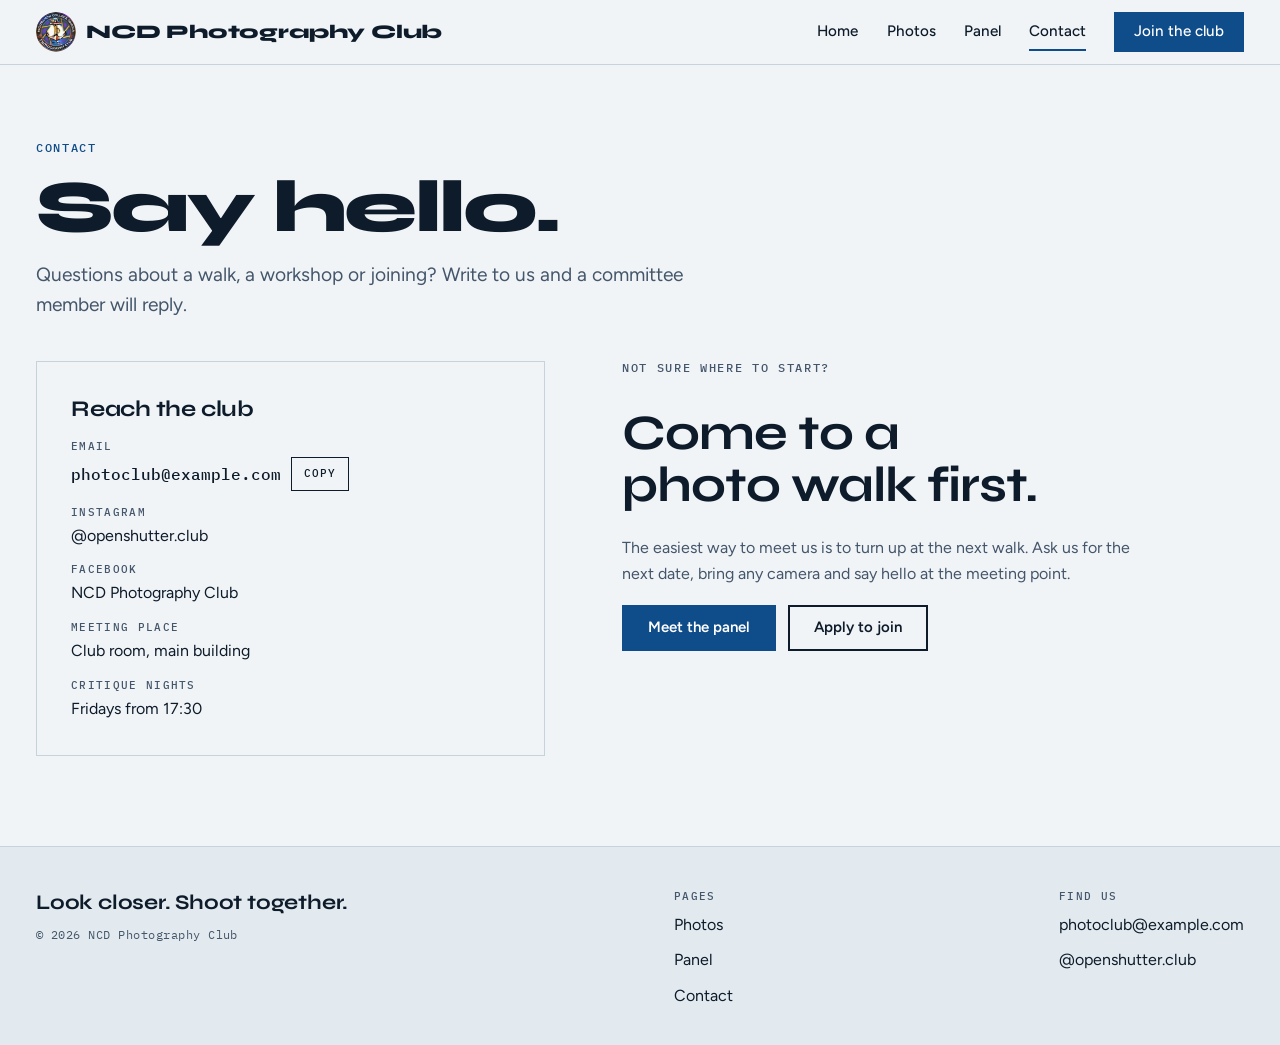
==== contact.html @ f0a72257 "Add files via upload" ====
<!doctype html>
<html lang="en">
<head>
<meta charset="utf-8">
<meta name="viewport" content="width=device-width, initial-scale=1">
<title>Contact | NCD Photography Club</title>
<meta name="description" content="Email, social handles and meeting details for NCD Photography Club.">
<meta name="color-scheme" content="light dark">
<meta name="theme-color" content="#0F4C8A">
<link rel="icon" href="assets/favicon.png" type="image/png">
<link rel="apple-touch-icon" href="assets/apple-touch-icon.png">
<link rel="preconnect" href="https://fonts.googleapis.com">
<link rel="preconnect" href="https://fonts.gstatic.com" crossorigin>
<link rel="stylesheet" href="https://fonts.googleapis.com/css2?family=Figtree:wght@400;500;600&family=IBM+Plex+Mono:wght@400;500&family=Syne:wght@600;700;800&display=swap">
<link rel="stylesheet" href="assets/css/style.css">
</head>
<body>
<header class="site">
  <div class="wrap bar">
    <a class="brand" href="index.html" aria-label="NCD Photography Club, home">
      <img src="assets/logo.png" width="40" height="40" alt="" class="brand-logo">
      <span>NCD Photography Club</span>
    </a>
    <button class="menu-btn" id="menuBtn" type="button" aria-expanded="false" aria-controls="nav">Menu</button>
    <nav class="nav" id="nav" aria-label="Main">
      <a href="index.html">Home</a>
      <a href="photos.html">Photos</a>
      <a href="panel.html">Panel</a>
      <a href="contact.html" aria-current="page">Contact</a>
      <a class="btn" href="join.html">Join the club</a>
    </nav>
  </div>
</header>

<main>
    <section class="pagehead">
      <div class="wrap">
        <p class="eyebrow">Contact</p>
        <h1>Say hello.</h1>
        <p class="lead">Questions about a walk, a workshop or joining? Write to us and a committee member will reply.</p>
      </div>
    </section>
    <section class="sec" style="padding-top:20px">
      <div class="wrap about">
        <div class="card">
          <h3>Reach the club</h3>
          <dl>
            <div><dt>Email</dt><dd class="mail"><span class="addr" id="mailAddr">photoclub@example.com</span><button class="copy" type="button" data-target="#mailAddr">Copy</button><span class="copied" aria-live="polite"></span></dd></div>
            <div><dt>Instagram</dt><dd>@openshutter.club</dd></div>
            <div><dt>Facebook</dt><dd>NCD Photography Club</dd></div>
            <div><dt>Meeting place</dt><dd>Club room, main building</dd></div>
            <div><dt>Critique nights</dt><dd>Fridays from 17:30</dd></div>
          </dl>
        </div>
        <div class="about-l">
          <p class="eyebrow">Not sure where to start?</p>
          <h2>Come to a photo walk first.</h2>
          <p>The easiest way to meet us is to turn up at the next walk. Ask us for the next date, bring any camera and say hello at the meeting point.</p>
          <div class="cta"><a class="btn" href="panel.html">Meet the panel</a><a class="btn btn-ghost" href="join.html">Apply to join</a></div>
        </div>
      </div>
    </section>
</main>

<footer>
  <div class="wrap foot">
    <div>
      <span class="tagline">Look closer. Shoot together.</span>
      <small>© 2026 NCD Photography Club</small>
    </div>
    <div>
      <h4>Pages</h4>
      <a href="photos.html">Photos</a><a href="panel.html">Panel</a><a href="contact.html">Contact</a>
    </div>
    <div>
      <h4>Find us</h4>
      <span>photoclub@example.com</span>
      <span>@openshutter.club</span>
    </div>
  </div>
</footer>

<script src="assets/js/site.js"></script>
</body>
</html>
---- assets/css/style.css ----
html{-webkit-text-size-adjust:100%}
[hidden]{display:none!important}
img{max-width:100%}

/* NCD Photography Club: contact-sheet look. Viewfinder hero, film-edge divider, one cyanotype blue.
   Colours and fonts live in the :root tokens below. Dark mode follows the visitor's system setting. */
:root{
  --paper:#F1F4F6; --paper-2:#E3EAEF; --ink:#0D1B2A; --ink-2:#44566B; --rule:#C6D2DC;
  --accent:#0F4C8A; --on-accent:#FFFFFF;
  --band:#0F4C8A; --on-band:#FFFFFF;
  --film:#F0B323; --on-film:#1A1405; --strip:#0A1420;
  --on-img:#FFFFFF; --shade:rgba(2,8,16,.8); --scrim:rgba(3,9,17,.92);
  --f-display:'Syne',system-ui,sans-serif;
  --f-body:'Figtree',system-ui,sans-serif;
  --f-mono:'IBM Plex Mono',ui-monospace,Menlo,Consolas,monospace;
}
@media (prefers-color-scheme: dark){
  :root{
    --paper:#08121D; --paper-2:#0F1F31; --ink:#E7EEF4; --ink-2:#9AAFC3; --rule:#1F3550;
    --accent:#6DAEF0; --on-accent:#06121F; --band:#0E2F52; --on-band:#E7EEF4; --strip:#02070C;
    color-scheme:dark;
  }
}

*{box-sizing:border-box}
html{scroll-behavior:smooth}
body{margin:0;background:var(--paper);color:var(--ink);font:400 16px/1.6 var(--f-body);-webkit-font-smoothing:antialiased}
h1,h2,h3,h4,p,ul,ol,dl,dd,figure{margin:0}
ul,ol{padding:0;list-style:none}
a{color:var(--accent)}
.mono{font-family:var(--f-mono)}
:focus-visible{outline:3px solid var(--accent);outline-offset:3px}

.wrap{width:100%;max-width:1240px;margin:0 auto;padding-left:max(16px,env(safe-area-inset-left,0px));padding-right:max(16px,env(safe-area-inset-right,0px))}
.sec{padding-block:clamp(48px,7vw,92px)}
.eyebrow{font:500 12px/1.2 var(--f-mono);letter-spacing:.14em;text-transform:uppercase;color:var(--accent)}
h2{font:700 clamp(1.9rem,4.2vw,3.1rem)/1.05 var(--f-display);letter-spacing:-.02em;text-wrap:balance;margin-top:14px}
.more{display:inline-flex;align-items:center;gap:8px;margin-top:30px;font:500 12px/1 var(--f-mono);letter-spacing:.12em;text-transform:uppercase;color:var(--accent);text-decoration:none;border-bottom:2px solid var(--accent);padding-bottom:6px}

.btn{display:inline-flex;align-items:center;justify-content:center;min-height:46px;padding:0 24px;background:var(--accent);color:var(--on-accent);border:2px solid var(--accent);font:600 15px/1 var(--f-body);text-decoration:none;cursor:pointer;transition:transform .15s}
.btn:hover{transform:translateY(-2px)}
.btn-ghost{background:transparent;color:var(--ink);border-color:var(--ink)}

/* header */
.site{position:sticky;top:env(safe-area-inset-top,0px);z-index:40;background:var(--paper);border-bottom:1px solid var(--rule)}
.bar{display:flex;align-items:center;justify-content:space-between;gap:12px 16px;flex-wrap:wrap;padding-block:12px}
.brand{display:flex;align-items:center;gap:10px;color:var(--ink);text-decoration:none;font:800 1.2rem/1 var(--f-display);letter-spacing:-.01em}
.brand svg{color:var(--accent)}
.nav{display:flex;align-items:center;gap:clamp(14px,2.2vw,30px)}
.nav a{color:var(--ink);text-decoration:none;font-weight:500;font-size:.95rem;padding-block:6px;border-bottom:2px solid transparent}
.nav a:not(.btn):hover{color:var(--accent)}
.nav a[aria-current="page"]:not(.btn){border-bottom-color:var(--accent)}
.nav a.btn{min-height:40px;padding:0 18px;color:var(--on-accent);border-bottom:2px solid var(--accent)}
.menu-btn{display:none;min-height:40px;padding:0 16px;background:transparent;color:var(--ink);border:1.5px solid var(--ink);font:500 13px/1 var(--f-mono);letter-spacing:.08em;text-transform:uppercase;cursor:pointer}
@media (max-width:900px){
  .menu-btn{display:inline-flex;align-items:center}
  .nav{display:none;width:100%;flex-direction:column;align-items:stretch;gap:0;padding-bottom:10px}
  .nav.open{display:flex}
  .nav a:not(.btn){padding:13px 0;border-top:1px solid var(--rule);border-bottom:0}
  .nav a[aria-current="page"]:not(.btn){color:var(--accent)}
  .nav a.btn{margin-top:8px}
}

/* page heads */
.pagehead{padding-block:clamp(36px,6vw,76px) clamp(8px,2vw,20px)}
.pagehead .wrap{display:flex;flex-direction:column;align-items:flex-start;gap:16px}
.pagehead h1{font:800 clamp(2.4rem,6vw,4.6rem)/.98 var(--f-display);letter-spacing:-.035em;text-wrap:balance}
.pagehead .lead{max-width:56ch}
.back{display:inline-flex;align-items:center;gap:8px;font:500 12px/1 var(--f-mono);letter-spacing:.12em;text-transform:uppercase;color:var(--accent);text-decoration:none}

/* hero */
.hero{padding-block:clamp(28px,5vw,64px) clamp(40px,6vw,76px)}
.hero-grid{display:grid;grid-template-columns:minmax(0,1.05fr) minmax(0,.95fr);gap:clamp(28px,5vw,64px);align-items:center}
.hero-copy{display:flex;flex-direction:column;align-items:flex-start;gap:22px;min-width:0}
h1{font:800 clamp(2.5rem,6.2vw,5rem)/.96 var(--f-display);letter-spacing:-.035em;text-wrap:balance}
h1 .b{color:var(--accent);display:block}
.lead{font-size:clamp(1.05rem,1.6vw,1.2rem);line-height:1.6;color:var(--ink-2);max-width:46ch}
.cta{display:flex;flex-wrap:wrap;gap:12px}
.note{font:500 12px/1.4 var(--f-mono);letter-spacing:.1em;text-transform:uppercase;color:var(--ink-2);display:flex;align-items:center;gap:10px}
.note::before{content:"";width:9px;height:9px;background:var(--film)}
@media (max-width:860px){.hero-grid{grid-template-columns:minmax(0,1fr)}}

/* viewfinder */
.vfwrap{display:flex;flex-direction:column;gap:12px;min-width:0}
.vf{position:relative;aspect-ratio:4/5;max-width:100%;overflow:hidden;background:#050B12;color:var(--on-img);border:1px solid var(--rule)}
.slide.on{opacity:1}
.vf .c{position:absolute;width:26px;height:26px;border:0 solid var(--on-img);opacity:.9;pointer-events:none}
.vf .tl{left:14px;top:14px;border-width:2px 0 0 2px}
.vf .tr{right:14px;top:14px;border-width:2px 2px 0 0}
.vf .bl{left:14px;bottom:14px;border-width:0 0 2px 2px}
.vf .br{right:14px;bottom:14px;border-width:0 2px 2px 0}
.vf-focus{position:absolute;left:50%;top:44%;width:22%;aspect-ratio:1;transform:translate(-50%,-50%);border:1.5px solid var(--film);pointer-events:none}
.vf-focus::after{content:"";position:absolute;left:50%;top:50%;width:4px;height:4px;margin:-2px 0 0 -2px;background:var(--film)}
.vf-focus.lock{animation:lock .6s cubic-bezier(.2,.7,.2,1)}
@keyframes lock{0%{transform:translate(-50%,-50%) scale(1.7);opacity:0}55%{opacity:1}100%{transform:translate(-50%,-50%) scale(1)}}
.vf-hud{position:absolute;left:0;right:0;font:500 12px/1 var(--f-mono);letter-spacing:.08em;pointer-events:none}
.vf-top{top:0;display:flex;justify-content:space-between;padding:20px 50px 0}
.vf-bottom{bottom:0;padding:46px 50px 22px;background:linear-gradient(to top,var(--shade),transparent);display:grid;gap:12px}
.meter{position:relative;display:flex;justify-content:space-between;align-items:flex-end;height:22px;padding-top:8px}
.meter i{display:block;width:1px;height:6px;background:var(--on-img);opacity:.8}
.meter i.major{height:11px;opacity:1}
.meter b{position:absolute;top:0;width:0;height:0;border-left:5px solid transparent;border-right:5px solid transparent;border-top:7px solid var(--film);transform:translateX(-50%);transition:left .5s}
.vf-read{display:flex;justify-content:space-between;gap:8px;flex-wrap:wrap}
.vf-read span:last-child{color:var(--film)}
.vf-cap{display:flex;align-items:center;justify-content:space-between;gap:12px 20px;flex-wrap:wrap}
.vf-cap p{font:400 12.5px/1.4 var(--f-mono);letter-spacing:.04em;color:var(--ink-2);min-width:0}
.vf-ctl{display:flex;align-items:center;gap:8px}
.dot{width:12px;height:12px;padding:0;background:transparent;border:1.5px solid var(--ink-2);cursor:pointer}
.dot[aria-current="true"]{background:var(--accent);border-color:var(--accent)}
.pause{margin-left:8px;min-height:30px;padding:0 10px;background:transparent;color:var(--ink);border:1.5px solid var(--rule);font:500 11px/1 var(--f-mono);letter-spacing:.08em;text-transform:uppercase;cursor:pointer}

/* film strip */
.strip{position:relative;overflow:hidden;white-space:nowrap;background:var(--strip);color:var(--film);padding-block:19px;border-block:1px solid var(--rule);font:500 11px/16px var(--f-mono);letter-spacing:.22em}
.strip::before,.strip::after{content:"";position:absolute;left:0;right:0;height:6px;background:repeating-linear-gradient(90deg,var(--paper) 0 9px,transparent 9px 22px)}
.strip::before{top:5px}
.strip::after{bottom:5px}

/* stats */
.stats-grid{display:grid;grid-template-columns:repeat(4,minmax(0,1fr));gap:0}
.stats-grid>div{display:flex;flex-direction:column-reverse;gap:6px;padding:28px 20px 28px 0;border-right:1px solid var(--rule)}
.stats-grid>div+div{padding-left:24px}
.stats-grid>div:last-child{border-right:0}
.stats-grid dd{font:800 clamp(2rem,4.4vw,3.4rem)/1 var(--f-display);letter-spacing:-.03em;font-variant-numeric:tabular-nums}
.stats-grid dt{font:500 11.5px/1.3 var(--f-mono);letter-spacing:.12em;text-transform:uppercase;color:var(--ink-2)}
@media (max-width:700px){
  .stats-grid{grid-template-columns:repeat(2,minmax(0,1fr))}
  .stats-grid>div,.stats-grid>div+div{padding:22px 16px 22px 0;border-right:0;border-bottom:1px solid var(--rule)}
  .stats-grid>div:nth-child(even){padding-left:16px;border-left:1px solid var(--rule)}
}

/* two-column text blocks */
.about{display:grid;grid-template-columns:minmax(0,.9fr) minmax(0,1.1fr);gap:clamp(32px,6vw,88px);align-items:start}
.about-l{display:flex;flex-direction:column;gap:18px;min-width:0}
.about-l h2{margin-bottom:6px}
.about-l p{color:var(--ink-2);max-width:52ch}
.rhythm{border-top:2px solid var(--ink)}
.rhythm li{display:grid;grid-template-columns:104px minmax(0,1fr);gap:4px 20px;padding-block:22px;border-bottom:1px solid var(--rule)}
.rhythm .when{font:500 11.5px/1.5 var(--f-mono);letter-spacing:.1em;text-transform:uppercase;color:var(--accent);padding-top:5px}
.rhythm h3{font:700 1.35rem/1.2 var(--f-display);letter-spacing:-.01em}
.rhythm p{grid-column:2;color:var(--ink-2);margin-top:4px;max-width:52ch}
@media (max-width:860px){.about{grid-template-columns:minmax(0,1fr)}}
@media (max-width:480px){.rhythm li{grid-template-columns:minmax(0,1fr)}.rhythm p{grid-column:1}.rhythm .when{padding-top:0}}

/* albums and frames */
.alt{background:var(--paper-2)}

/* lightbox */
.lb{position:fixed;inset:0;z-index:60;display:flex;flex-direction:column;align-items:center;justify-content:center;gap:16px;background:var(--scrim);color:var(--on-img);padding:max(56px,calc(env(safe-area-inset-top,0px) + 48px)) max(16px,env(safe-area-inset-right,0px)) max(16px,env(safe-area-inset-bottom,0px)) max(16px,env(safe-area-inset-left,0px))}
.lb-close{position:absolute;top:max(12px,calc(env(safe-area-inset-top,0px) + 8px));right:max(16px,env(safe-area-inset-right,0px));min-height:38px;padding:0 14px;background:transparent;color:var(--on-img);border:1.5px solid var(--on-img);font:500 12px/1 var(--f-mono);letter-spacing:.1em;text-transform:uppercase;cursor:pointer}
.lb-row{display:flex;align-items:center;justify-content:space-between;gap:16px;width:100%;max-width:900px}
.lb-nav{flex:none;width:44px;height:44px;background:transparent;color:var(--on-img);border:1.5px solid var(--on-img);font:500 18px/1 var(--f-mono);cursor:pointer}
.lb :focus-visible{outline-color:var(--film)}

/* events */
.ev-list{margin-top:34px;border-bottom:1px solid var(--rule)}
.ev{display:grid;grid-template-columns:104px minmax(0,1fr) auto;gap:8px 28px;align-items:center;padding-block:24px;border-top:1px solid var(--rule)}
.ev .d{display:flex;flex-direction:column;gap:6px}
.ev .day{font:800 2.8rem/.9 var(--f-display);letter-spacing:-.03em;font-variant-numeric:tabular-nums}
.ev .mo{font:500 11.5px/1 var(--f-mono);letter-spacing:.12em;text-transform:uppercase;color:var(--accent)}
.ev h3{font:700 1.3rem/1.25 var(--f-display);letter-spacing:-.01em}
.ev p{color:var(--ink-2);margin-top:4px}
.ev .meta{font:400 12px/1.5 var(--f-mono);letter-spacing:.05em;color:var(--ink-2);margin-top:6px}
.tag{justify-self:end;padding:6px 10px;border:1px solid var(--ink-2);font:500 11px/1 var(--f-mono);letter-spacing:.1em;text-transform:uppercase;white-space:nowrap}
.ev.past .day{color:var(--ink-2)}
@media (max-width:640px){
  .ev{grid-template-columns:76px minmax(0,1fr);gap:6px 18px}
  .ev .tag{grid-column:2;justify-self:start}
  .ev .day{font-size:2.2rem}
}

/* band */
.band{background:var(--band);color:var(--on-band)}
.band .eyebrow{color:var(--film)}
.join{display:grid;grid-template-columns:minmax(0,1.1fr) minmax(0,.9fr);gap:clamp(32px,6vw,80px);align-items:start}
.steps{margin-top:30px;display:flex;flex-direction:column;counter-reset:s}
.steps li{display:grid;grid-template-columns:44px minmax(0,1fr);gap:14px;padding-block:18px;border-top:1px solid rgba(255,255,255,.28);counter-increment:s;max-width:52ch}
.steps li::before{content:counter(s,decimal-leading-zero);font:500 13px/1.6 var(--f-mono);color:var(--film);letter-spacing:.08em}
.steps li:last-child{border-bottom:1px solid rgba(255,255,255,.28)}
.page-join .steps li{border-top-color:var(--rule)}
.page-join .steps li:last-child{border-bottom-color:var(--rule)}
.page-join .steps li::before{color:var(--accent)}
.card{background:var(--paper);color:var(--ink);border:1px solid var(--rule);padding:clamp(22px,3vw,34px);display:flex;flex-direction:column;gap:18px;min-width:0}
.card h3{font:700 1.4rem/1.2 var(--f-display);letter-spacing:-.01em}
.card dl{display:grid;gap:16px}
.card dt{font:500 11px/1 var(--f-mono);letter-spacing:.12em;text-transform:uppercase;color:var(--ink-2);margin-bottom:5px}
.card dd{overflow-wrap:anywhere}
.card p{color:var(--ink-2)}
.mail{display:flex;flex-wrap:wrap;align-items:center;gap:10px}
.mail span.addr{font:500 1rem/1.4 var(--f-mono);overflow-wrap:anywhere}
.copy{min-height:34px;padding:0 12px;background:transparent;color:var(--ink);border:1.5px solid var(--ink);font:500 11px/1 var(--f-mono);letter-spacing:.08em;text-transform:uppercase;cursor:pointer}
.copied{font:400 12px/1 var(--f-mono);color:var(--accent)}
.band :focus-visible{outline-color:var(--film)}
.band .card :focus-visible{outline-color:var(--accent)}
.band .btn{background:var(--paper);color:var(--ink);border-color:var(--paper)}
.band .cta{margin-top:30px}
@media (max-width:860px){.join{grid-template-columns:minmax(0,1fr)}}

/* faq */
.faq{display:grid;grid-template-columns:minmax(0,.7fr) minmax(0,1.3fr);gap:clamp(28px,6vw,80px);align-items:start}
.qa{border-top:2px solid var(--ink)}
.qa details{border-bottom:1px solid var(--rule)}
.qa summary{list-style:none;display:flex;align-items:center;justify-content:space-between;gap:20px;padding-block:20px;font:600 1.08rem/1.35 var(--f-body);cursor:pointer}
.qa summary::-webkit-details-marker{display:none}
.qa summary::after{content:"+";flex:none;font:400 1.6rem/1 var(--f-mono);color:var(--accent);transition:transform .2s}
.qa details[open] summary::after{transform:rotate(45deg)}
.qa p{padding-bottom:22px;color:var(--ink-2);max-width:62ch}
@media (max-width:860px){.faq{grid-template-columns:minmax(0,1fr)}}

/* about page */
.rules{display:grid;grid-template-columns:repeat(3,minmax(0,1fr));gap:0;margin-top:34px;border-top:2px solid var(--ink)}
.rules>div{padding:24px 28px 24px 0;display:flex;flex-direction:column;gap:8px}
.rules>div+div{padding-left:28px;border-left:1px solid var(--rule)}
.rules h3{font:700 1.3rem/1.2 var(--f-display);letter-spacing:-.01em}
.rules p{color:var(--ink-2)}
@media (max-width:760px){.rules{grid-template-columns:minmax(0,1fr)}.rules>div,.rules>div+div{padding:20px 0;border-left:0;border-bottom:1px solid var(--rule)}}

/* membership */
.plans{display:grid;grid-template-columns:repeat(3,minmax(0,1fr));gap:20px;margin-top:34px}
.plan{display:flex;flex-direction:column;gap:14px;padding:26px;border:1px solid var(--rule);border-top:4px solid var(--ink);background:var(--paper)}
.plan.pop{border-top-color:var(--accent);background:var(--paper-2)}
.plan .tagline{font:500 11px/1 var(--f-mono);letter-spacing:.12em;text-transform:uppercase;color:var(--accent);min-height:11px}
.plan h3{font:800 1.7rem/1.1 var(--f-display);letter-spacing:-.02em}
.plan .price{font:700 1.05rem/1.3 var(--f-body)}
.plan>p{color:var(--ink-2)}
.plan ul{margin-top:4px}
.plan li{padding:10px 0;border-top:1px solid var(--rule);color:var(--ink-2)}
@media (max-width:860px){.plans{grid-template-columns:minmax(0,1fr)}}
.planfoot{margin-top:30px;display:flex;flex-wrap:wrap;align-items:center;gap:16px 24px}
.planfoot p{color:var(--ink-2);max-width:60ch}

/* form */
.formgrid{display:grid;grid-template-columns:minmax(0,1.1fr) minmax(0,.9fr);gap:clamp(32px,6vw,80px);align-items:start;margin-top:30px}
@media (max-width:860px){.formgrid{grid-template-columns:minmax(0,1fr)}}
form{display:flex;flex-direction:column;gap:18px;min-width:0}
.row2{display:grid;grid-template-columns:repeat(2,minmax(0,1fr));gap:18px}
@media (max-width:560px){.row2{grid-template-columns:minmax(0,1fr)}}
.fld{display:flex;flex-direction:column;gap:7px;min-width:0}
.fld label{font:500 11px/1.2 var(--f-mono);letter-spacing:.12em;text-transform:uppercase;color:var(--ink-2)}
.fld input,.fld select,.fld textarea{width:100%;min-height:46px;padding:10px 12px;background:var(--paper);color:var(--ink);border:1.5px solid var(--ink);border-radius:0;font:400 16px/1.4 var(--f-body)}
.fld textarea{min-height:110px;resize:vertical}
.out{display:flex;flex-direction:column;gap:12px;padding:20px;border:1px solid var(--accent);background:var(--paper-2)}
.out p{color:var(--ink-2)}
.out textarea{width:100%;min-height:200px;padding:12px;background:var(--paper);color:var(--ink);border:1.5px solid var(--rule);border-radius:0;font:400 13px/1.5 var(--f-mono)}

/* footer */
footer{background:var(--paper-2);border-top:1px solid var(--rule);padding-block:44px max(36px,env(safe-area-inset-bottom,0px))}
.foot{display:flex;flex-wrap:wrap;justify-content:space-between;gap:28px 48px}
.foot>div{display:flex;flex-direction:column;gap:10px;min-width:0}
.foot .tagline{font:700 1.3rem/1.2 var(--f-display);letter-spacing:-.01em}
.foot a{color:var(--ink);text-decoration:none}
.foot a:hover{color:var(--accent)}
.foot small{font:400 12px/1.5 var(--f-mono);letter-spacing:.04em;color:var(--ink-2)}
.foot h4{font:500 11px/1 var(--f-mono);letter-spacing:.12em;text-transform:uppercase;color:var(--ink-2)}

@media (prefers-reduced-motion:reduce){
  html{scroll-behavior:auto}
  *,*::before,*::after{animation:none!important;transition:none!important}
}

/* hero slideshow: photos fill the viewfinder */
.slide{position:absolute;inset:0;width:100%;height:100%;object-fit:cover;opacity:0;transition:opacity .9s ease}
.slide.on{opacity:1}
.vf-empty{position:absolute;inset:0;display:flex;align-items:center;justify-content:center;text-align:center;padding:24px;font:500 13px/1.7 var(--f-mono);letter-spacing:.06em;color:var(--on-img)}

/* keeps the viewfinder labels readable over bright photos */
.vf-top{background:linear-gradient(to bottom,var(--shade),transparent);padding-bottom:30px}

/* "Our work" on the home page: the event folders sit inside this box */
.work{margin-top:34px}
.empty{grid-column:1/-1;color:var(--ink-2);padding:28px 0}

/* photo gallery: the photos of one opened event, shown at their own proportions */
.gallery{column-width:260px;column-gap:14px}
.gal-item{display:block;width:100%;margin:0 0 14px;padding:0;border:0;background:var(--paper-2);cursor:zoom-in;break-inside:avoid}
.gal-item img{display:block;width:100%;height:auto;min-height:80px}
/* event folders (Home and Photos) */
.folders{display:grid;grid-template-columns:repeat(auto-fill,minmax(min(100%,260px),1fr));gap:30px 22px}
.folder{display:flex;flex-direction:column;min-width:0;color:var(--ink);text-decoration:none}
.folder-tab{align-self:flex-start;padding:8px 22px 7px 14px;background:var(--accent);color:var(--on-accent);font:500 11px/1 var(--f-mono);letter-spacing:.12em;text-transform:uppercase;clip-path:polygon(0 0,calc(100% - 9px) 0,100% 100%,0 100%);transition:background .2s,color .2s}
.folder-body{display:flex;flex-direction:column;gap:12px;padding:8px 8px 14px;border:2px solid var(--accent);background:var(--paper);transition:transform .25s ease,box-shadow .25s ease}
.alt .folder-body{background:var(--paper-2)}
.folder-cover{display:block;aspect-ratio:4/3;overflow:hidden;background:var(--paper-2)}
.folder-cover img{display:block;width:100%;height:100%;object-fit:cover;transition:transform .6s ease}
.folder-label{display:flex;flex-direction:column;gap:4px;padding:0 6px}
.folder-name{font:700 1.15rem/1.2 var(--f-display);letter-spacing:-.01em;overflow-wrap:anywhere}
.folder-count{font:400 12px/1.3 var(--f-mono);letter-spacing:.06em;color:var(--ink-2)}
.folder:hover .folder-tab,.folder:focus-visible .folder-tab{background:var(--film);color:var(--on-film)}
.folder:hover .folder-body{transform:translateY(-3px)}
.folder:hover .folder-cover img{transform:scale(1.05)}
@media (prefers-reduced-motion:reduce){.folder-body,.folder-cover img{transition:none}.folder:hover .folder-body,.folder:hover .folder-cover img{transform:none}}

/* one opened event */
.back-btn{display:inline-flex;align-items:center;min-height:40px;padding:0 14px;margin-bottom:22px;background:transparent;color:var(--accent);border:1.5px solid var(--accent);font:500 12px/1 var(--f-mono);letter-spacing:.1em;text-transform:uppercase;cursor:pointer}
.back-btn:hover{background:var(--accent);color:var(--on-accent)}
.evv-head{margin-bottom:22px}
.evv-head h3{font:700 clamp(1.6rem,3.4vw,2.4rem)/1.1 var(--f-display);letter-spacing:-.02em;margin-bottom:10px;overflow-wrap:anywhere}
.evv-head .count{margin-bottom:0}
.more-btn{display:flex;margin:30px auto 0}
.lb-title{font:500 12px/1.4 var(--f-mono);letter-spacing:.1em;text-transform:uppercase;text-align:center;opacity:.85}
.lb-title:empty{display:none}
.count{font:400 12px/1 var(--f-mono);letter-spacing:.08em;color:var(--ink-2);margin-bottom:18px}

/* big photo viewer */
.lb img{display:block;max-width:100%;max-height:74vh;width:auto;height:auto}
.lb-count{font:500 12px/1.5 var(--f-mono);letter-spacing:.1em;text-align:center}
.ev.past .tag{color:var(--ink-2)}

/* Panel page: people cards built from assets/js/panel-data.js */
.panel-group+.panel-group{margin-top:clamp(40px,6vw,72px)}
.panel-h{font:700 clamp(1.5rem,3vw,2.1rem)/1.1 var(--f-display);letter-spacing:-.02em;margin:0 0 26px;padding-bottom:14px;border-bottom:2px solid var(--ink)}
.panel-cards{display:grid;grid-template-columns:repeat(auto-fill,minmax(min(100%,270px),1fr));gap:clamp(20px,3vw,34px)}
.person{display:flex;flex-direction:column;gap:6px;min-width:0}
.person-ph{aspect-ratio:4/5;overflow:hidden;background:var(--paper-2);margin-bottom:10px;border-bottom:3px solid var(--accent)}
.person-ph img{display:block;width:100%;height:100%;object-fit:cover}
.person-ph.noimg{display:flex;align-items:center;justify-content:center;font:800 clamp(2.4rem,6vw,3.6rem)/1 var(--f-display);color:var(--accent)}
.person-name{font:700 1.3rem/1.2 var(--f-display);letter-spacing:-.01em}
.person-pos{font:500 12px/1.4 var(--f-mono);letter-spacing:.12em;text-transform:uppercase;color:var(--accent)}
.person-speech{margin:10px 0 0;padding:0 0 0 16px;border-left:3px solid var(--film);color:var(--ink-2);font-style:italic;overflow-wrap:anywhere}

/* round club logo in the header */
.brand-logo{display:block;width:40px;height:40px;border-radius:50%;object-fit:cover;flex:none}
.brand span{line-height:1.1}

/* join band without the side card: one readable column */
.join-solo{grid-template-columns:minmax(0,1fr)}
.join-solo>div{max-width:720px}

/* keeps an opened event's title clear of the sticky header when the page scrolls to it */
.work,#gallery{scroll-margin-top:88px}
#workHead .lead{margin-top:12px}
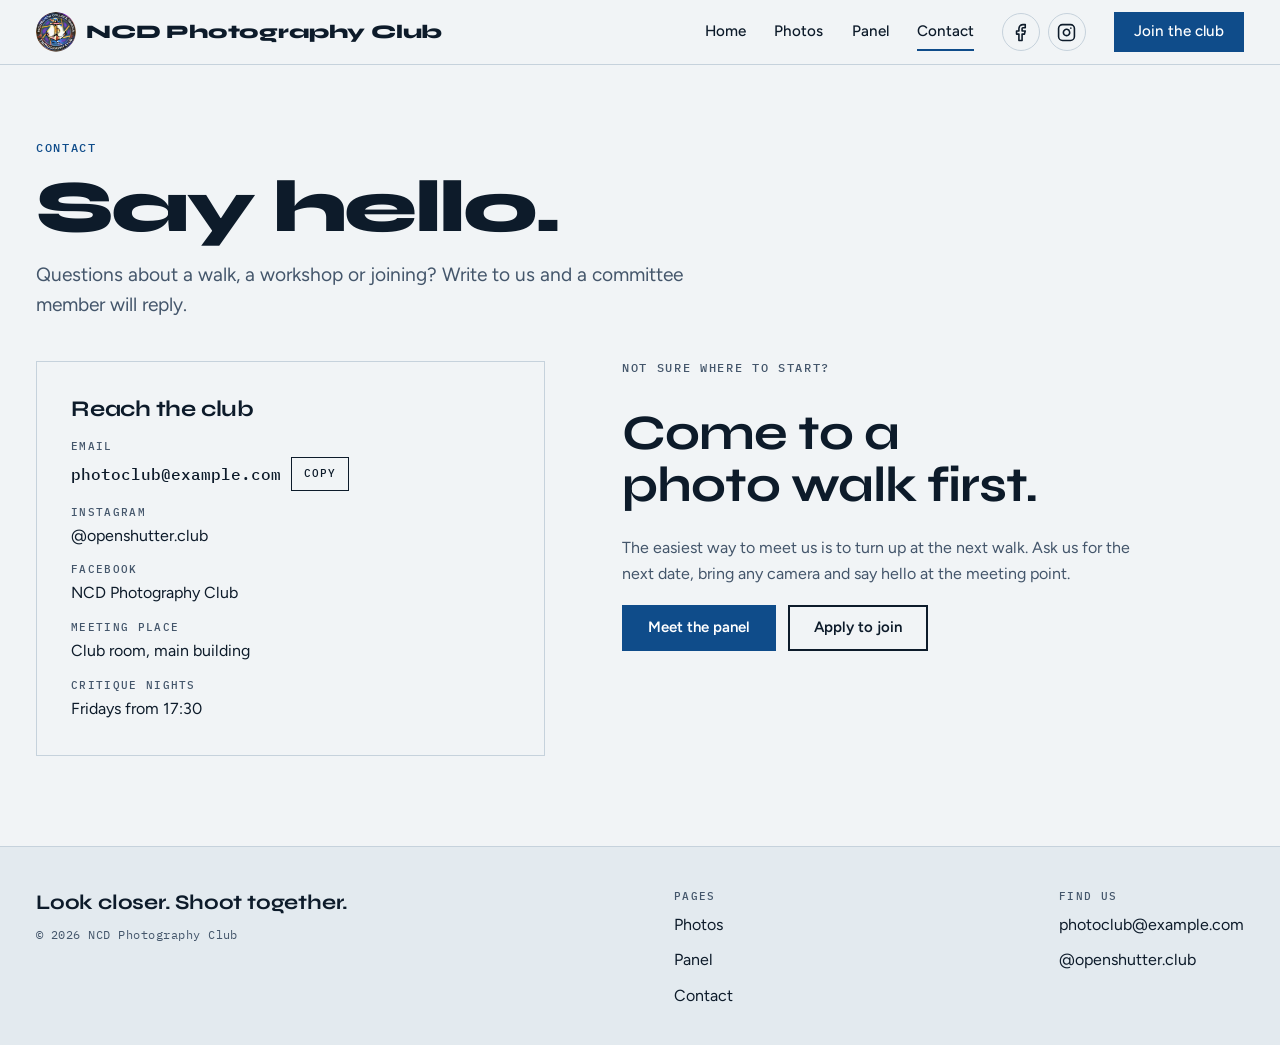
==== commit 06c4e94b: "Set homepage showcase to 4:3 and add social icons to the nav - Change the hero photo showcase (.vf) " ====
--- a/contact.html
+++ b/contact.html
@@ -27,6 +27,10 @@
       <a href="photos.html">Photos</a>
       <a href="panel.html">Panel</a>
       <a href="contact.html" aria-current="page">Contact</a>
+      <div class="nav-social">
+        <a class="soc" href="https://www.facebook.com/profile.php?id=61572156817707" target="_blank" rel="noopener noreferrer" aria-label="NCD Photography Club on Facebook (opens in a new tab)"><svg viewBox="0 0 24 24" fill="none" stroke="currentColor" stroke-width="2" stroke-linecap="round" stroke-linejoin="round" aria-hidden="true" focusable="false"><path d="M18 2h-3a5 5 0 0 0-5 5v3H7v4h3v8h4v-8h3l1-4h-4V7a1 1 0 0 1 1-1h3z"/></svg></a>
+        <a class="soc" href="https://www.instagram.com/ncdphotographyclub/" target="_blank" rel="noopener noreferrer" aria-label="NCD Photography Club on Instagram (opens in a new tab)"><svg viewBox="0 0 24 24" fill="none" stroke="currentColor" stroke-width="2" stroke-linecap="round" stroke-linejoin="round" aria-hidden="true" focusable="false"><rect x="2" y="2" width="20" height="20" rx="5" ry="5"/><path d="M16 11.37A4 4 0 1 1 12.63 8 4 4 0 0 1 16 11.37z"/><line x1="17.5" y1="6.5" x2="17.51" y2="6.5"/></svg></a>
+      </div>
       <a class="btn" href="join.html">Join the club</a>
     </nav>
   </div>
--- a/assets/css/style.css
+++ b/assets/css/style.css
@@ -61,6 +61,13 @@
   .nav a.btn{margin-top:8px}
 }
 
+/* Facebook and Instagram icons in the header */
+.nav-social{display:flex;align-items:center;gap:8px}
+.nav .nav-social a.soc{display:inline-flex;align-items:center;justify-content:center;width:38px;height:38px;padding:0;border:1.5px solid var(--rule);border-radius:50%;color:var(--ink);transition:color .15s,border-color .15s,transform .15s}
+.nav .nav-social a.soc:hover{color:var(--accent);border-color:var(--accent);transform:translateY(-2px)}
+.nav .nav-social a.soc svg{display:block;width:19px;height:19px}
+@media (max-width:900px){.nav .nav-social{padding:12px 0 4px;border-top:1px solid var(--rule)}}
+
 /* page heads */
 .pagehead{padding-block:clamp(36px,6vw,76px) clamp(8px,2vw,20px)}
 .pagehead .wrap{display:flex;flex-direction:column;align-items:flex-start;gap:16px}
@@ -82,7 +89,7 @@
 
 /* viewfinder */
 .vfwrap{display:flex;flex-direction:column;gap:12px;min-width:0}
-.vf{position:relative;aspect-ratio:4/5;max-width:100%;overflow:hidden;background:#050B12;color:var(--on-img);border:1px solid var(--rule)}
+.vf{position:relative;aspect-ratio:4/3;max-width:100%;overflow:hidden;background:#050B12;color:var(--on-img);border:1px solid var(--rule)}
 .slide.on{opacity:1}
 .vf .c{position:absolute;width:26px;height:26px;border:0 solid var(--on-img);opacity:.9;pointer-events:none}
 .vf .tl{left:14px;top:14px;border-width:2px 0 0 2px}
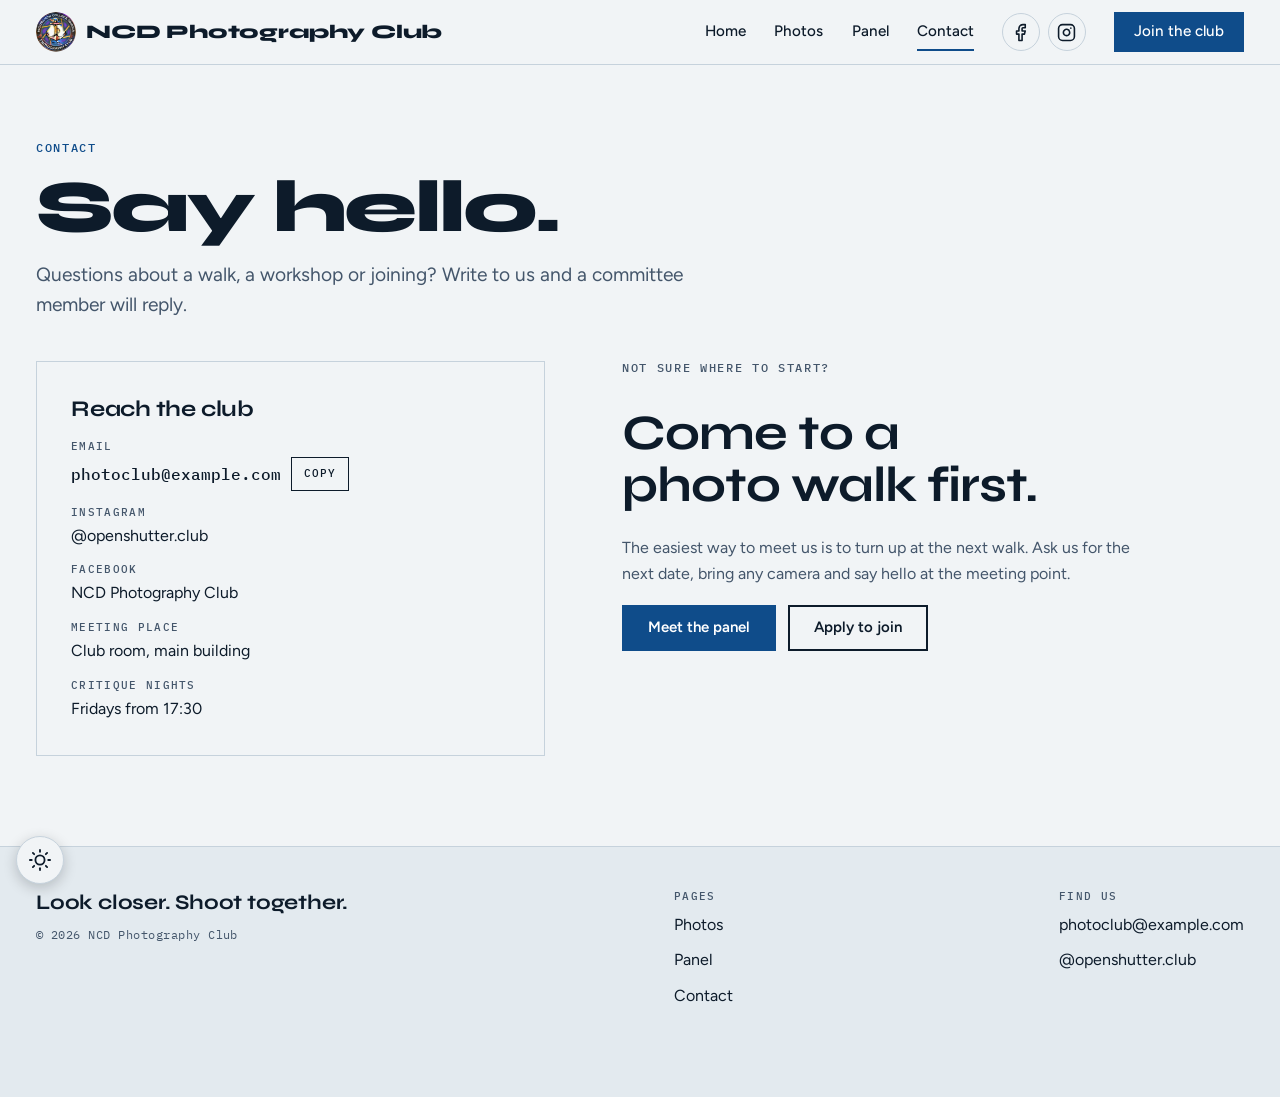
==== commit 30c5a3e1: "Add light/dark appearance button in the lower left - Fixed round button shows a moon while the site " ====
--- a/contact.html
+++ b/contact.html
@@ -12,6 +12,7 @@
 <link rel="preconnect" href="https://fonts.googleapis.com">
 <link rel="preconnect" href="https://fonts.gstatic.com" crossorigin>
 <link rel="stylesheet" href="https://fonts.googleapis.com/css2?family=Figtree:wght@400;500;600&family=IBM+Plex+Mono:wght@400;500&family=Syne:wght@600;700;800&display=swap">
+<script>(function(){var t=null;try{t=localStorage.getItem('ncd-theme')}catch(e){}if(t!=='light'&&t!=='dark'){t=window.matchMedia&&matchMedia('(prefers-color-scheme: dark)').matches?'dark':'light'}document.documentElement.setAttribute('data-theme',t)})();</script>
 <link rel="stylesheet" href="assets/css/style.css">
 </head>
 <body>
@@ -84,6 +85,11 @@
   </div>
 </footer>
 
+<button class="theme-btn" id="themeBtn" type="button" aria-label="Switch appearance" title="Switch appearance">
+  <svg class="i-sun" viewBox="0 0 24 24" fill="none" stroke="currentColor" stroke-width="2" stroke-linecap="round" stroke-linejoin="round" aria-hidden="true" focusable="false"><circle cx="12" cy="12" r="5"/><line x1="12" y1="1" x2="12" y2="3"/><line x1="12" y1="21" x2="12" y2="23"/><line x1="4.22" y1="4.22" x2="5.64" y2="5.64"/><line x1="18.36" y1="18.36" x2="19.78" y2="19.78"/><line x1="1" y1="12" x2="3" y2="12"/><line x1="21" y1="12" x2="23" y2="12"/><line x1="4.22" y1="19.78" x2="5.64" y2="18.36"/><line x1="18.36" y1="5.64" x2="19.78" y2="4.22"/></svg>
+  <svg class="i-moon" viewBox="0 0 24 24" fill="none" stroke="currentColor" stroke-width="2" stroke-linecap="round" stroke-linejoin="round" aria-hidden="true" focusable="false"><path d="M21 12.79A9 9 0 1 1 11.21 3 7 7 0 0 0 21 12.79z"/></svg>
+</button>
+
 <script src="assets/js/site.js"></script>
 </body>
 </html>
--- a/assets/css/style.css
+++ b/assets/css/style.css
@@ -14,13 +14,21 @@
   --f-body:'Figtree',system-ui,sans-serif;
   --f-mono:'IBM Plex Mono',ui-monospace,Menlo,Consolas,monospace;
 }
+/* Dark (blue) appearance. It follows the visitor's system setting, and the
+   appearance button in the lower left overrides it via the data-theme attribute on <html>. */
 @media (prefers-color-scheme: dark){
-  :root{
+  :root:not([data-theme="light"]){
     --paper:#08121D; --paper-2:#0F1F31; --ink:#E7EEF4; --ink-2:#9AAFC3; --rule:#1F3550;
     --accent:#6DAEF0; --on-accent:#06121F; --band:#0E2F52; --on-band:#E7EEF4; --strip:#02070C;
     color-scheme:dark;
   }
 }
+:root[data-theme="dark"]{
+  --paper:#08121D; --paper-2:#0F1F31; --ink:#E7EEF4; --ink-2:#9AAFC3; --rule:#1F3550;
+  --accent:#6DAEF0; --on-accent:#06121F; --band:#0E2F52; --on-band:#E7EEF4; --strip:#02070C;
+  color-scheme:dark;
+}
+:root[data-theme="light"]{color-scheme:light}
 
 *{box-sizing:border-box}
 html{scroll-behavior:smooth}
@@ -335,3 +343,23 @@
 /* keeps an opened event's title clear of the sticky header when the page scrolls to it */
 .work,#gallery{scroll-margin-top:88px}
 #workHead .lead{margin-top:12px}
+
+/* appearance button (lower left): moon while the site is dark blue, sun while it is light */
+.theme-btn{display:none;position:fixed;left:max(16px,env(safe-area-inset-left,0px));bottom:max(16px,env(safe-area-inset-bottom,0px));z-index:50;width:48px;height:48px;padding:0;place-items:center;border-radius:50%;background:var(--paper);color:var(--ink);border:1.5px solid var(--rule);box-shadow:0 4px 14px rgba(2,8,16,.2);cursor:pointer;overflow:hidden;transition:transform .2s ease,border-color .2s ease,background-color .45s ease,color .45s ease,box-shadow .45s ease}
+:root[data-theme] .theme-btn{display:grid}
+.theme-btn:hover{transform:translateY(-2px);border-color:var(--accent);color:var(--accent)}
+.theme-btn:active{transform:scale(.94)}
+.theme-btn svg{grid-area:1/1;display:block;width:22px;height:22px;transition:transform .5s cubic-bezier(.4,0,.2,1),opacity .35s ease}
+.theme-btn .i-sun,.theme-btn .i-moon{opacity:0;transform:rotate(-90deg) scale(.4)}
+:root[data-theme="dark"] .theme-btn .i-moon,
+:root[data-theme="light"] .theme-btn .i-sun{opacity:1;transform:none}
+:root[data-theme="dark"] .theme-btn .i-sun{transform:rotate(90deg) scale(.4)}
+/* room under the footer so the button never covers its text */
+footer{padding-bottom:88px}
+
+/* smooth switch between the light and dark appearance (class is added by site.js for a moment) */
+html.theme-anim,html.theme-anim *,html.theme-anim *::before,html.theme-anim *::after{transition:background-color .45s ease,color .45s ease,border-color .45s ease,fill .45s ease,stroke .45s ease,box-shadow .45s ease,text-decoration-color .45s ease!important}
+html.theme-anim .slide{transition:opacity .9s ease!important}
+html.theme-anim .theme-btn{transition:transform .2s ease,border-color .45s ease,background-color .45s ease,color .45s ease,box-shadow .45s ease!important}
+html.theme-anim .theme-btn svg{transition:transform .5s cubic-bezier(.4,0,.2,1),opacity .35s ease!important}
+@media (prefers-reduced-motion:reduce){.theme-btn,.theme-btn svg{transition:none}}
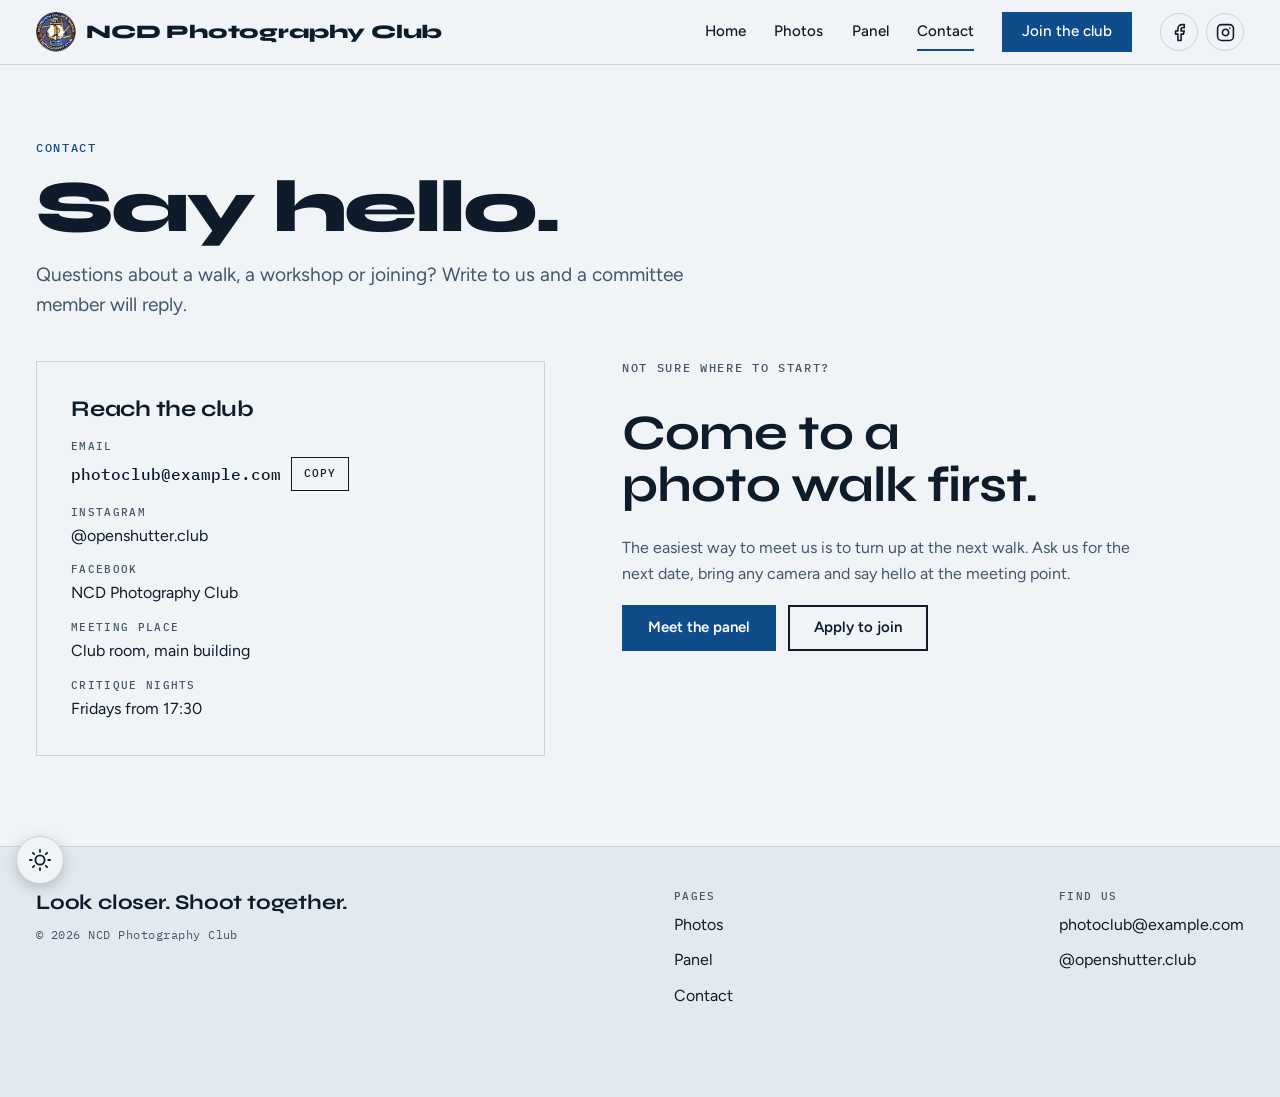
==== commit 31ad61ea: "Move Facebook and Instagram icons to the right of the Join button Co-Authored-By: Claude Sonnet 5.5 " ====
--- a/contact.html
+++ b/contact.html
@@ -28,11 +28,11 @@
       <a href="photos.html">Photos</a>
       <a href="panel.html">Panel</a>
       <a href="contact.html" aria-current="page">Contact</a>
+      <a class="btn" href="join.html">Join the club</a>
       <div class="nav-social">
         <a class="soc" href="https://www.facebook.com/profile.php?id=61572156817707" target="_blank" rel="noopener noreferrer" aria-label="NCD Photography Club on Facebook (opens in a new tab)"><svg viewBox="0 0 24 24" fill="none" stroke="currentColor" stroke-width="2" stroke-linecap="round" stroke-linejoin="round" aria-hidden="true" focusable="false"><path d="M18 2h-3a5 5 0 0 0-5 5v3H7v4h3v8h4v-8h3l1-4h-4V7a1 1 0 0 1 1-1h3z"/></svg></a>
         <a class="soc" href="https://www.instagram.com/ncdphotographyclub/" target="_blank" rel="noopener noreferrer" aria-label="NCD Photography Club on Instagram (opens in a new tab)"><svg viewBox="0 0 24 24" fill="none" stroke="currentColor" stroke-width="2" stroke-linecap="round" stroke-linejoin="round" aria-hidden="true" focusable="false"><rect x="2" y="2" width="20" height="20" rx="5" ry="5"/><path d="M16 11.37A4 4 0 1 1 12.63 8 4 4 0 0 1 16 11.37z"/><line x1="17.5" y1="6.5" x2="17.51" y2="6.5"/></svg></a>
       </div>
-      <a class="btn" href="join.html">Join the club</a>
     </nav>
   </div>
 </header>
--- a/assets/css/style.css
+++ b/assets/css/style.css
@@ -74,7 +74,7 @@
 .nav .nav-social a.soc{display:inline-flex;align-items:center;justify-content:center;width:38px;height:38px;padding:0;border:1.5px solid var(--rule);border-radius:50%;color:var(--ink);transition:color .15s,border-color .15s,transform .15s}
 .nav .nav-social a.soc:hover{color:var(--accent);border-color:var(--accent);transform:translateY(-2px)}
 .nav .nav-social a.soc svg{display:block;width:19px;height:19px}
-@media (max-width:900px){.nav .nav-social{padding:12px 0 4px;border-top:1px solid var(--rule)}}
+@media (max-width:900px){.nav .nav-social{padding:14px 0 4px}}
 
 /* page heads */
 .pagehead{padding-block:clamp(36px,6vw,76px) clamp(8px,2vw,20px)}
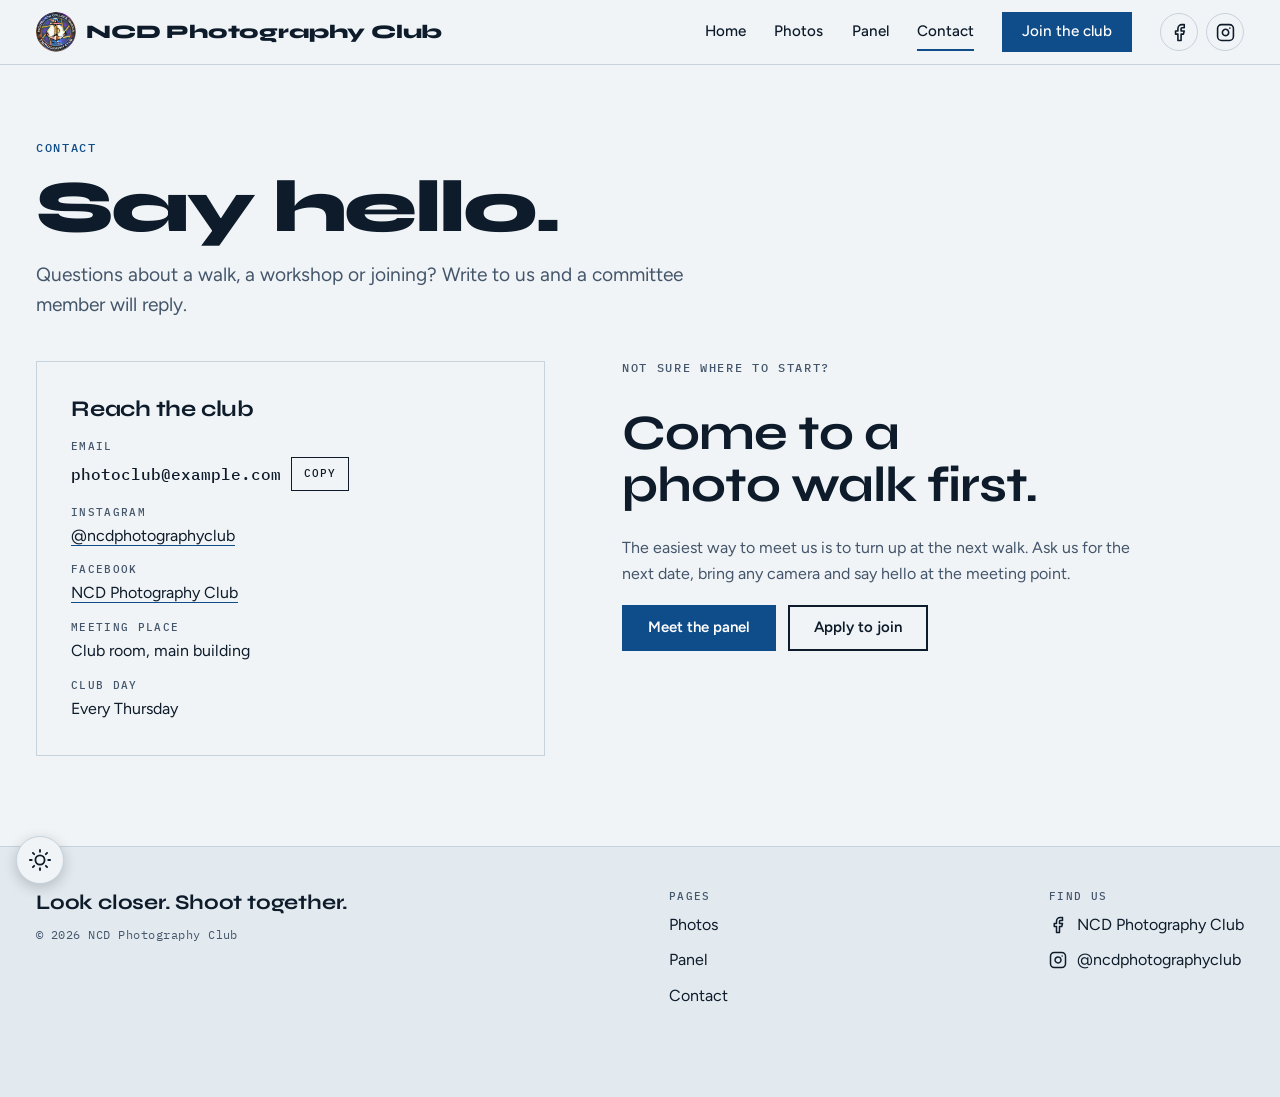
==== commit 235449fa: "Update footer, FAQ, contact details and join page - Footer "Find us": linked Facebook and Instagram " ====
--- a/contact.html
+++ b/contact.html
@@ -51,10 +51,10 @@
           <h3>Reach the club</h3>
           <dl>
             <div><dt>Email</dt><dd class="mail"><span class="addr" id="mailAddr">photoclub@example.com</span><button class="copy" type="button" data-target="#mailAddr">Copy</button><span class="copied" aria-live="polite"></span></dd></div>
-            <div><dt>Instagram</dt><dd>@openshutter.club</dd></div>
-            <div><dt>Facebook</dt><dd>NCD Photography Club</dd></div>
+            <div><dt>Instagram</dt><dd><a href="https://www.instagram.com/ncdphotographyclub/" target="_blank" rel="noopener noreferrer">@ncdphotographyclub</a></dd></div>
+            <div><dt>Facebook</dt><dd><a href="https://www.facebook.com/profile.php?id=61572156817707" target="_blank" rel="noopener noreferrer">NCD Photography Club</a></dd></div>
             <div><dt>Meeting place</dt><dd>Club room, main building</dd></div>
-            <div><dt>Critique nights</dt><dd>Fridays from 17:30</dd></div>
+            <div><dt>Club Day</dt><dd>Every Thursday</dd></div>
           </dl>
         </div>
         <div class="about-l">
@@ -79,8 +79,8 @@
     </div>
     <div>
       <h4>Find us</h4>
-      <span>photoclub@example.com</span>
-      <span>@openshutter.club</span>
+      <a class="soc-link" href="https://www.facebook.com/profile.php?id=61572156817707" target="_blank" rel="noopener noreferrer"><svg viewBox="0 0 24 24" fill="none" stroke="currentColor" stroke-width="2" stroke-linecap="round" stroke-linejoin="round" aria-hidden="true" focusable="false"><path d="M18 2h-3a5 5 0 0 0-5 5v3H7v4h3v8h4v-8h3l1-4h-4V7a1 1 0 0 1 1-1h3z"/></svg><span>NCD Photography Club</span></a>
+      <a class="soc-link" href="https://www.instagram.com/ncdphotographyclub/" target="_blank" rel="noopener noreferrer"><svg viewBox="0 0 24 24" fill="none" stroke="currentColor" stroke-width="2" stroke-linecap="round" stroke-linejoin="round" aria-hidden="true" focusable="false"><rect x="2" y="2" width="20" height="20" rx="5" ry="5"/><path d="M16 11.37A4 4 0 1 1 12.63 8 4 4 0 0 1 16 11.37z"/><line x1="17.5" y1="6.5" x2="17.51" y2="6.5"/></svg><span>@ncdphotographyclub</span></a>
     </div>
   </div>
 </footer>
--- a/assets/css/style.css
+++ b/assets/css/style.css
@@ -264,6 +264,8 @@
 .foot .tagline{font:700 1.3rem/1.2 var(--f-display);letter-spacing:-.01em}
 .foot a{color:var(--ink);text-decoration:none}
 .foot a:hover{color:var(--accent)}
+.foot .soc-link{display:inline-flex;align-items:center;gap:10px;align-self:flex-start}
+.soc-link svg{width:18px;height:18px;flex:none}
 .foot small{font:400 12px/1.5 var(--f-mono);letter-spacing:.04em;color:var(--ink-2)}
 .foot h4{font:500 11px/1 var(--f-mono);letter-spacing:.12em;text-transform:uppercase;color:var(--ink-2)}
 
@@ -363,3 +365,7 @@
 html.theme-anim .theme-btn{transition:transform .2s ease,border-color .45s ease,background-color .45s ease,color .45s ease,box-shadow .45s ease!important}
 html.theme-anim .theme-btn svg{transition:transform .5s cubic-bezier(.4,0,.2,1),opacity .35s ease!important}
 @media (prefers-reduced-motion:reduce){.theme-btn,.theme-btn svg{transition:none}}
+.card dd a{color:var(--ink);text-decoration:underline;text-decoration-color:var(--accent);text-underline-offset:4px;transition:color .2s}
+.card dd a:hover{color:var(--accent)}
+.apply-card{display:flex;flex-direction:column;align-items:flex-start;gap:16px;padding:clamp(22px,4vw,34px);border:1px solid var(--rule)}
+.apply-card p{margin:0}
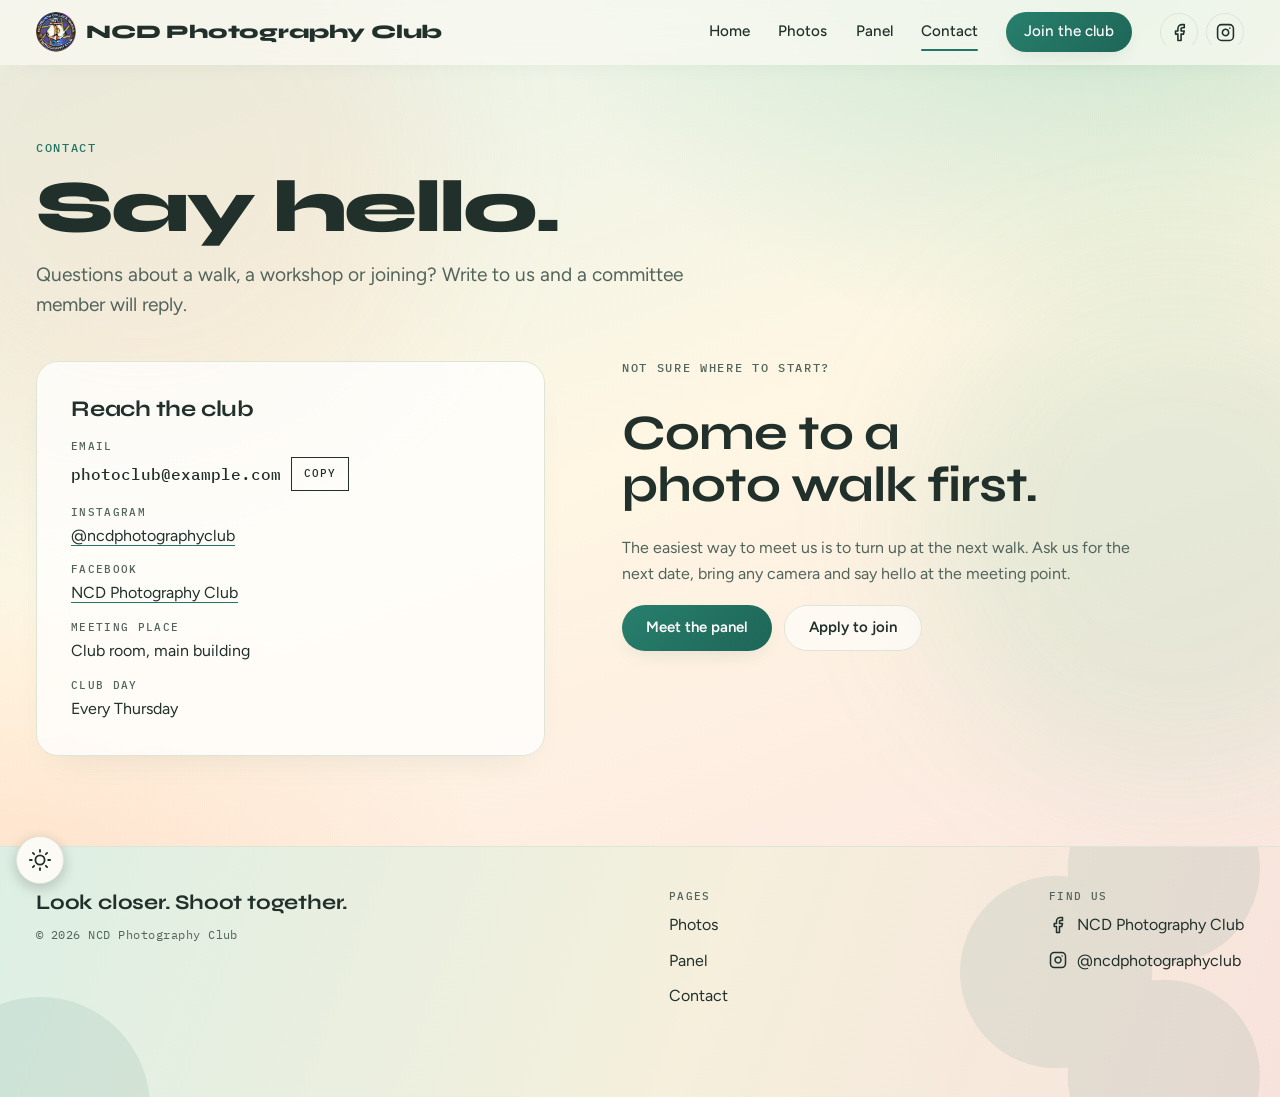
==== commit d1a80d17: "Add a motion layer for light and dark: entrances, scroll reveals, hover polish - Hero copy rises in;" ====
--- a/contact.html
+++ b/contact.html
@@ -14,6 +14,7 @@
 <link rel="stylesheet" href="https://fonts.googleapis.com/css2?family=Figtree:wght@400;500;600&family=IBM+Plex+Mono:wght@400;500&family=Syne:wght@600;700;800&display=swap">
 <script>(function(){var t=null;try{t=localStorage.getItem('ncd-theme')}catch(e){}if(t!=='light'&&t!=='dark'){t=window.matchMedia&&matchMedia('(prefers-color-scheme: dark)').matches?'dark':'light'}document.documentElement.setAttribute('data-theme',t)})();</script>
 <link rel="stylesheet" href="assets/css/style.css">
+<link rel="stylesheet" href="assets/css/motion.css">
 </head>
 <body>
 <header class="site">
@@ -91,5 +92,6 @@
 </button>
 
 <script src="assets/js/site.js"></script>
+<script src="assets/js/motion.js"></script>
 </body>
 </html>
--- a/assets/css/style.css
+++ b/assets/css/style.css
@@ -369,3 +369,70 @@
 .card dd a:hover{color:var(--accent)}
 .apply-card{display:flex;flex-direction:column;align-items:flex-start;gap:16px;padding:clamp(22px,4vw,34px);border:1px solid var(--rule)}
 .apply-card p{margin:0}
+
+/* Footer: soft abstract shapes, drawn with a mask so one tint covers all the overlapping circles evenly. */
+footer{position:relative;overflow:hidden;isolation:isolate;--shape:color-mix(in srgb,var(--accent) 9%,transparent)}
+:root[data-theme="dark"] footer{--shape:color-mix(in srgb,var(--accent) 13%,transparent)}
+footer>.wrap{position:relative;z-index:1}
+footer::before,footer::after{content:"";position:absolute;z-index:0;pointer-events:none;background:var(--shape);
+  -webkit-mask:var(--m) no-repeat center/contain;mask:var(--m) no-repeat center/contain}
+footer::before{--m:url("data:image/svg+xml,%3Csvg xmlns='http://www.w3.org/2000/svg' viewBox='0 0 520 520'%3E%3Ccircle cx='330' cy='125' r='125'/%3E%3Ccircle cx='190' cy='260' r='125'/%3E%3Ccircle cx='330' cy='395' r='125'/%3E%3C/svg%3E");
+  width:400px;height:400px;right:-30px;top:50%;margin-top:-200px;animation:footDrift 18s ease-in-out infinite alternate}
+footer::after{--m:url("data:image/svg+xml,%3Csvg xmlns='http://www.w3.org/2000/svg' viewBox='0 0 200 200'%3E%3Ccircle cx='100' cy='100' r='100'/%3E%3C/svg%3E");
+  width:220px;height:220px;left:-70px;bottom:-120px;animation:footDrift 24s ease-in-out infinite alternate-reverse}
+@keyframes footDrift{from{transform:translate3d(0,0,0)}to{transform:translate3d(-18px,14px,0)}}
+@media (max-width:700px){footer::before{width:300px;height:300px;margin-top:-150px;right:-90px}}
+@media (prefers-reduced-motion:reduce){footer::before,footer::after{animation:none}}
+
+/* Gradient backgrounds. The colours are registered properties so they fade smoothly when the appearance changes. */
+@property --ga{syntax:'<color>';inherits:true;initial-value:transparent}
+@property --gb{syntax:'<color>';inherits:true;initial-value:transparent}
+@property --gc{syntax:'<color>';inherits:true;initial-value:transparent}
+@property --fa{syntax:'<color>';inherits:true;initial-value:transparent}
+@property --fb{syntax:'<color>';inherits:true;initial-value:transparent}
+@property --fc{syntax:'<color>';inherits:true;initial-value:transparent}
+@property --glow1{syntax:'<color>';inherits:true;initial-value:transparent}
+@property --glow2{syntax:'<color>';inherits:true;initial-value:transparent}
+
+:root{--ga:#E3EEFB;--gb:#F1F4F6;--gc:#D6E6F8;--glow1:rgba(15,76,138,.20);--glow2:rgba(109,174,240,.30);--fa:#CFE1F5;--fb:#E3EAEF;--fc:#B5D1EE}
+:root[data-theme="dark"]{--ga:#0E3466;--gb:#08182B;--gc:#0C3463;--glow1:rgba(70,150,240,.30);--glow2:rgba(35,105,200,.34);--fa:#0F3C70;--fb:#0F1F31;--fc:#14509A}
+html{background:var(--paper)}
+body{background:none;position:relative}
+body::before{content:"";position:fixed;inset:0;z-index:-1;pointer-events:none;
+  background:radial-gradient(65% 55% at 88% 0%,var(--glow1),transparent 70%),radial-gradient(55% 50% at 0% 100%,var(--glow2),transparent 70%),linear-gradient(160deg,var(--ga),var(--gb) 50%,var(--gc));
+  transition:--ga .45s,--gb .45s,--gc .45s,--glow1 .45s,--glow2 .45s}
+.alt{background:color-mix(in srgb,var(--paper-2) 55%,transparent)}
+.alt .folder-body{background:var(--paper-2)}
+footer{background:linear-gradient(110deg,var(--fa),var(--fb) 55%,var(--fc));transition:--fa .45s,--fb .45s,--fc .45s}
+.site{background:color-mix(in srgb,var(--paper) 70%,transparent);-webkit-backdrop-filter:blur(14px) saturate(1.2);backdrop-filter:blur(14px) saturate(1.2)}
+
+/* ===== Soft light appearance: Meadow (mint, cream, blush). Only the light version is changed; dark is untouched. ===== */
+:root[data-theme="light"]{
+  --paper:#FBFAF4; --paper-2:#F0F4EA; --ink:#21302B; --ink-2:#52645C; --rule:#DEE5D6;
+  --accent:#237565; --on-accent:#FFFFFF; --band:#E2F1E8; --on-band:#21302B; --strip:#F0F4EA;
+  --ga:#E3F3EA; --gb:#FFF6E3; --gc:#FCE7E0; --glow1:rgba(90,190,150,.26); --glow2:rgba(255,190,150,.30);
+  --fa:#DDEFE4; --fb:#F5EFDC; --fc:#F8E3DC;
+  --soft:rgba(35,90,70,.14); --btn:linear-gradient(135deg,#287F6D,#1E6657);
+}
+:root[data-theme="light"] .btn,:root[data-theme="light"] .band .btn,:root[data-theme="light"] .folder:hover .folder-tab{background:var(--btn);color:#fff;border:0;border-radius:999px;box-shadow:0 8px 20px -8px var(--soft)}
+:root[data-theme="light"] .btn:hover{box-shadow:0 12px 26px -8px var(--soft)}
+:root[data-theme="light"] .btn-ghost,:root[data-theme="light"] .band .btn-ghost{background:rgba(255,255,255,.6);color:var(--ink);border:1.5px solid var(--rule);box-shadow:none}
+:root[data-theme="light"] h1 .b{background:linear-gradient(95deg,#1F7A68,#C2705A);-webkit-background-clip:text;background-clip:text;-webkit-text-fill-color:transparent;color:transparent;width:fit-content;padding-bottom:.14em;margin-bottom:-.14em}
+:root[data-theme="light"] .vf{border:0;border-radius:22px;box-shadow:0 24px 50px -22px var(--soft)}
+:root[data-theme="light"] .folder-body{border:1px solid var(--rule);border-radius:0 20px 20px 20px;background:rgba(255,255,255,.72);box-shadow:0 14px 34px -18px var(--soft)}
+:root[data-theme="light"] .alt .folder-body{background:rgba(255,255,255,.72)}
+:root[data-theme="light"] .folder-tab{background:var(--btn);border-radius:12px 12px 0 0;clip-path:none;padding:8px 18px 7px}
+:root[data-theme="light"] .folder-cover{border-radius:14px}
+:root[data-theme="light"] .folder:hover .folder-body{box-shadow:0 20px 40px -16px var(--soft)}
+:root[data-theme="light"] .card,:root[data-theme="light"] .apply-card{border:1px solid var(--rule);border-radius:22px;background:rgba(255,255,255,.75);box-shadow:0 16px 36px -22px var(--soft)}
+:root[data-theme="light"] .band{background:linear-gradient(135deg,#E3F3EA,#E2F1E8 55%,#FCE7E0)}
+:root[data-theme="light"] .band .eyebrow,:root[data-theme="light"] .steps li::before{color:var(--accent)}
+:root[data-theme="light"] .steps li{border-top-color:var(--rule)}
+:root[data-theme="light"] .band :focus-visible{outline-color:var(--accent)}
+:root[data-theme="light"] .rhythm,:root[data-theme="light"] .qa,:root[data-theme="light"] .rules{border-top-width:1px;border-top-color:var(--rule)}
+:root[data-theme="light"] .plan{border-radius:20px;border-top-width:1px;border-top-color:var(--rule)}
+:root[data-theme="light"] .person-ph{border-radius:20px;border-bottom:0;box-shadow:0 14px 30px -18px var(--soft)}
+:root[data-theme="light"] .back-btn{border-radius:999px;border-color:var(--rule)}
+:root[data-theme="light"] .more{border-bottom-width:1px}
+:root[data-theme="light"] .strip{background:linear-gradient(90deg,#E3F3EA,#FFF6E3,#FCE7E0);color:var(--accent)}
+:root[data-theme="light"] .site{border-bottom-color:transparent;box-shadow:0 10px 30px -22px var(--soft)}
--- a/assets/css/motion.css
+++ b/assets/css/motion.css
@@ -0,0 +1,72 @@
+/* NCD Photography Club: motion layer. Smooth entrances, hover polish and slow ambient movement.
+   Everything here is switched off for visitors who ask their device for reduced motion, and
+   the page stays fully readable if this file or motion.js does not load. */
+@media (prefers-reduced-motion:no-preference){
+
+  /* page-to-page fade (browsers that support it) */
+  @view-transition{navigation:auto}
+  ::view-transition-old(root){animation:moFadeOut .28s ease both}
+  ::view-transition-new(root){animation:moFadeIn .42s cubic-bezier(.2,.7,.2,1) both}
+  @keyframes moFadeOut{to{opacity:0}}
+  @keyframes moFadeIn{from{opacity:0}}
+
+  /* hero: the copy rises in one line after another, the viewfinder settles in */
+  @keyframes moUp{from{opacity:0;transform:translate3d(0,26px,0)}to{opacity:1;transform:none}}
+  @keyframes moScale{from{opacity:0;transform:translate3d(0,24px,0) scale(.96)}to{opacity:1;transform:none}}
+  .hero-copy>*,.pagehead .wrap>*{animation:moUp .95s cubic-bezier(.2,.7,.2,1) both}
+  .hero-copy>:nth-child(1){animation-delay:.05s}.hero-copy>:nth-child(2){animation-delay:.16s}
+  .hero-copy>:nth-child(3){animation-delay:.3s}.hero-copy>:nth-child(4){animation-delay:.42s}
+  .hero-copy>:nth-child(5){animation-delay:.54s}
+  .pagehead .wrap>:nth-child(2){animation-delay:.12s}.pagehead .wrap>:nth-child(3){animation-delay:.22s}
+  .vfwrap{animation:moScale 1.1s cubic-bezier(.2,.7,.2,1) .25s both}
+
+  /* scroll reveal (motion.js adds .mo to <html>, then .rv to the items, then .in as they scroll into view) */
+  .mo .rv{opacity:0;transform:translate3d(0,30px,0);transition:opacity .8s cubic-bezier(.2,.7,.2,1),transform .8s cubic-bezier(.2,.7,.2,1);transition-delay:var(--d,0s);will-change:opacity,transform}
+  .mo .rv.in{opacity:1;transform:none}
+  .mo .rv.done{will-change:auto}
+
+  /* slideshow: a slow push-in on the photo that is showing */
+  .slide{transform:scale(1);transition:opacity .9s ease,transform 0s linear .9s}
+  .slide.on{transform:scale(1.07);transition:opacity .9s ease,transform 11s linear}
+
+  /* buttons: a soft light sweep, and a gentle press */
+  .btn{position:relative;overflow:hidden;isolation:isolate;transition:transform .25s cubic-bezier(.2,.7,.2,1),box-shadow .25s}
+  .btn::after{content:"";position:absolute;inset:0;z-index:-1;pointer-events:none;background:linear-gradient(105deg,transparent 35%,rgba(255,255,255,.38) 50%,transparent 65%);transform:translateX(-130%);transition:transform .75s cubic-bezier(.2,.7,.2,1)}
+  .btn:hover::after{transform:translateX(130%)}
+  .btn:active{transform:translateY(0) scale(.97)}
+
+  /* navigation: the underline slides in */
+  .nav a:not(.btn){position:relative;border-bottom-color:transparent!important}
+  .nav a:not(.btn)::after{content:"";position:absolute;left:0;right:0;bottom:-2px;height:2px;border-radius:2px;background:var(--accent);transform:scaleX(0);transform-origin:left;transition:transform .35s cubic-bezier(.2,.7,.2,1)}
+  .nav a:not(.btn):hover::after,.nav a[aria-current="page"]:not(.btn)::after{transform:scaleX(1)}
+
+  /* header: gains a soft shadow once the page is scrolled */
+  .site{transition:box-shadow .35s ease,background-color .35s ease}
+  .site.scrolled{box-shadow:0 12px 32px -20px rgba(8,24,43,.45)}
+
+  /* cards and photos: lift, and a calmer zoom */
+  .folder-body,.card,.person-ph,.gal-item{transition:transform .45s cubic-bezier(.2,.7,.2,1),box-shadow .45s ease}
+  .folder:hover .folder-body{transform:translateY(-8px)}
+  .folder-cover img{transition:transform .9s cubic-bezier(.2,.7,.2,1)}
+  .folder:hover .folder-cover img{transform:scale(1.07)}
+  .person:hover .person-ph{transform:translateY(-6px)}
+  .person-ph img,.gal-item img{transition:transform .9s cubic-bezier(.2,.7,.2,1)}
+  .person:hover .person-ph img{transform:scale(1.05)}
+  .gal-item:hover{transform:translateY(-4px)}
+  .gal-item:hover img{transform:scale(1.05)}
+
+  /* FAQ: the plus turns into a cross */
+  .qa summary::after{transition:transform .35s cubic-bezier(.2,.7,.2,1)}
+  .qa details[open] summary::after{transform:rotate(45deg)}
+
+  /* slow floating light behind the page */
+  .mo-orbs{position:fixed;inset:0;z-index:-1;pointer-events:none;overflow:hidden}
+  .mo-orbs i{position:absolute;border-radius:50%;filter:blur(70px);opacity:.55;will-change:transform}
+  .mo-orbs i:nth-child(1){width:46vmax;height:46vmax;left:-12vmax;top:-10vmax;background:var(--glow2);animation:moDriftA 26s ease-in-out infinite alternate}
+  .mo-orbs i:nth-child(2){width:40vmax;height:40vmax;right:-12vmax;top:30vh;background:var(--glow1);animation:moDriftB 32s ease-in-out infinite alternate}
+  @keyframes moDriftA{to{transform:translate3d(14vmax,10vmax,0) scale(1.15)}}
+  @keyframes moDriftB{to{transform:translate3d(-12vmax,-8vmax,0) scale(1.2)}}
+
+  /* thin progress line along the top while reading */
+  .mo-progress{position:fixed;left:0;top:0;right:0;height:3px;z-index:60;transform:scaleX(0);transform-origin:left;pointer-events:none;background:linear-gradient(90deg,var(--accent),var(--film))}
+}
